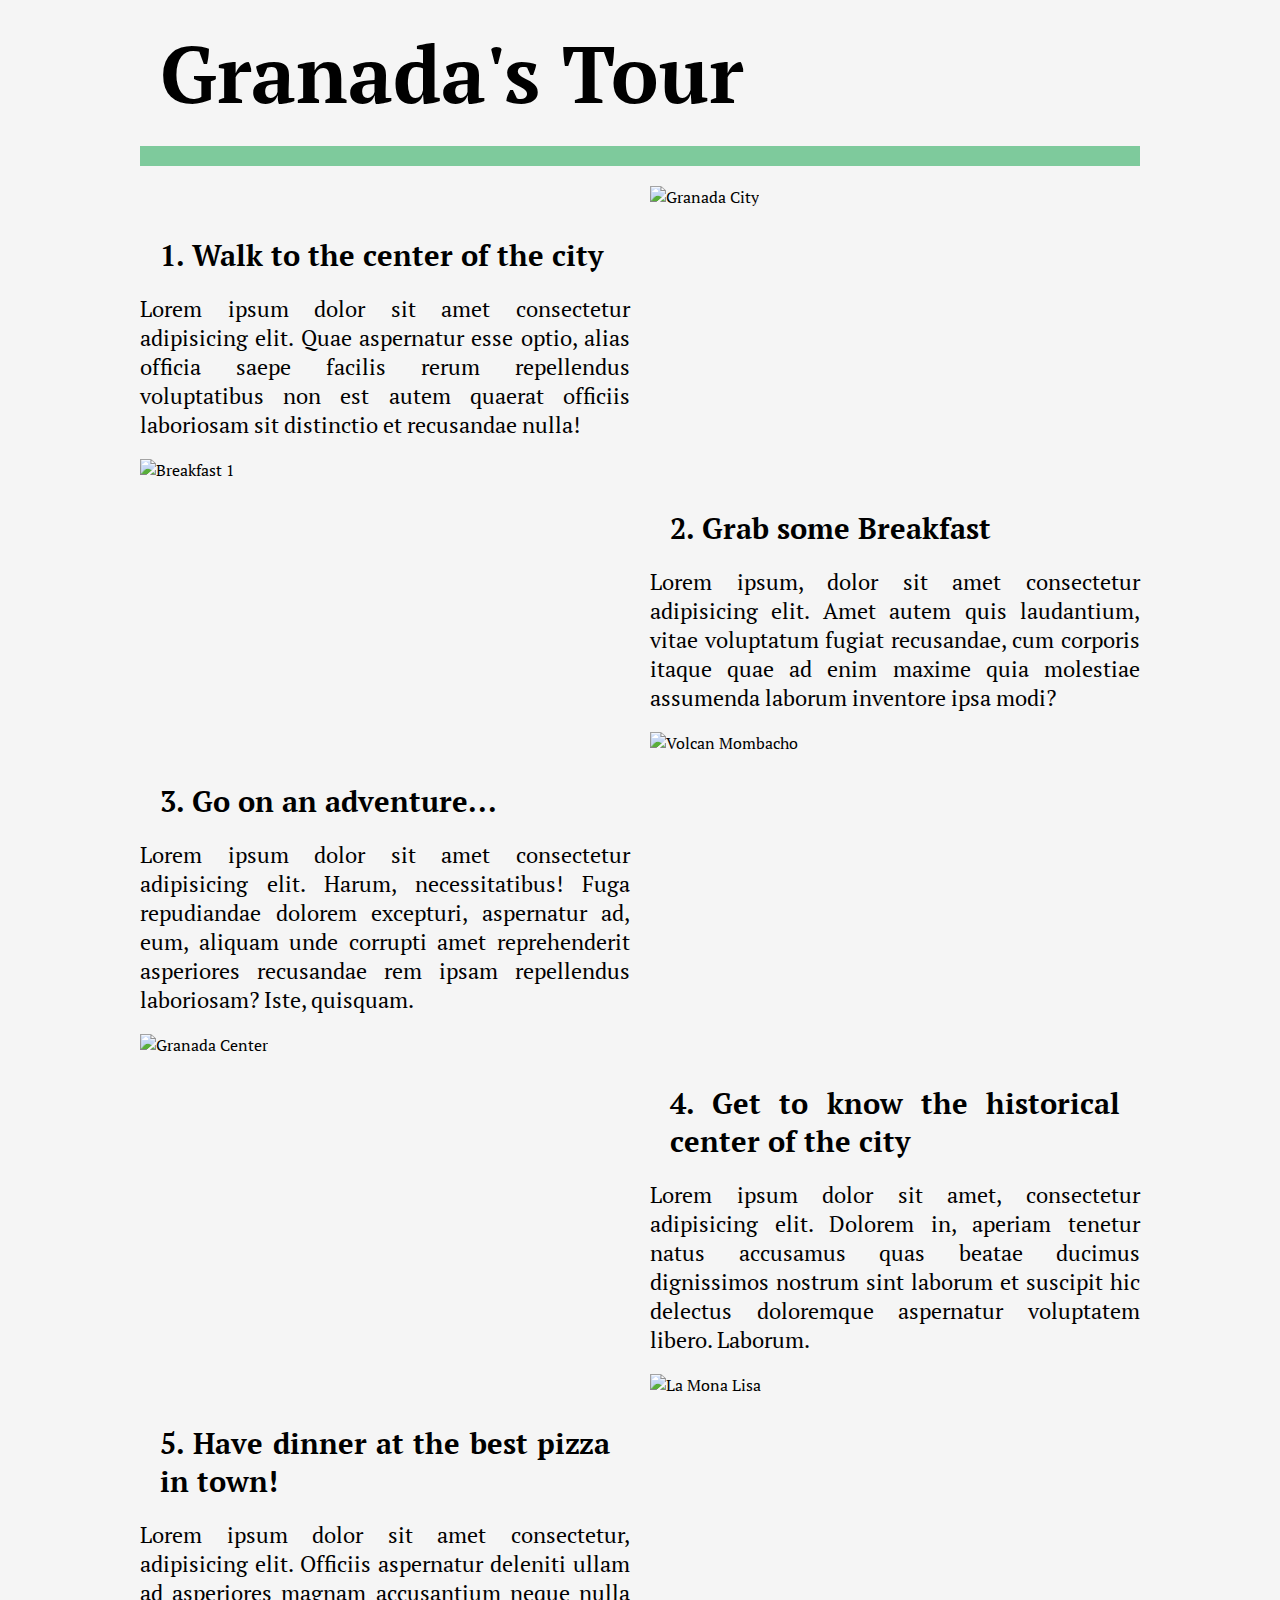
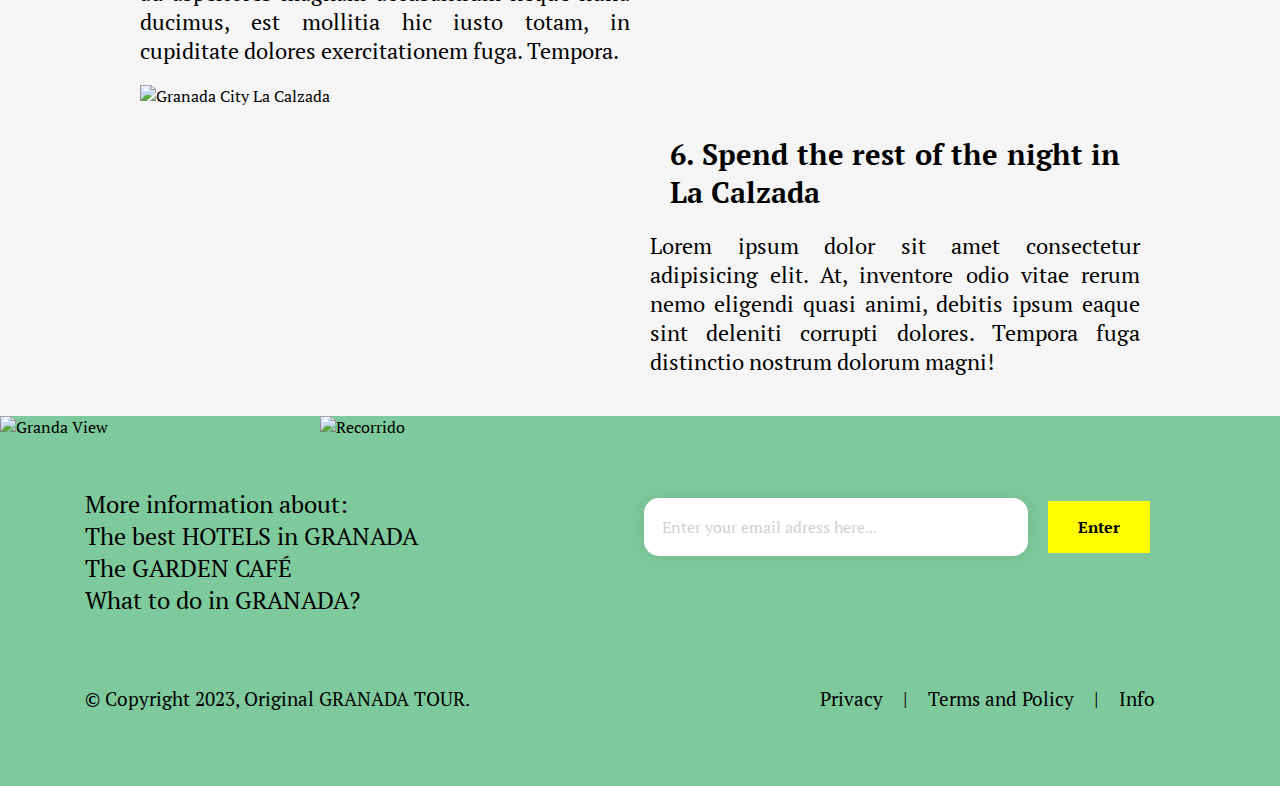
==== tour-page.html @ 9c295181 "Add files via upload" ====
<!DOCTYPE html>
<html lang="en">
<head>
    <meta charset="UTF-8">
    <meta http-equiv="X-UA-Compatible" content="IE=edge">
    <meta name="viewport" content="width=device-width, initial-scale=1.0">
    <link rel="preconnect" href="https://fonts.googleapis.com">
    <link rel="preconnect" href="https://fonts.gstatic.com" crossorigin>
    <link href="https://fonts.googleapis.com/css2?family=PT+Serif:wght@400;700&display=swap" rel="stylesheet">  
    <link rel="stylesheet" href="/tour-page-styles.css">
    <title>Tour Page</title>
</head>
<body>
    <div class="wrapper">
        <header class="header"><h1>Granada's Tour</h1></header>
        <article class="article-1">
           <h2 class="title-1">1. Walk to the center of the city</h2>
           <p>Lorem ipsum dolor sit amet consectetur adipisicing elit. Quae aspernatur esse optio, alias officia saepe facilis rerum repellendus voluptatibus non est autem quaerat officiis laboriosam sit distinctio et recusandae nulla!</p>  
        </article>
        <figure class="featured-image-1">
            <img src="/imgs/granada-city1.jpg" alt="Granada City">
         </figure>
    <!-------------------Image 1--------------------->        
        <figure class="featured-image-2">
            <img src="/imgs/granada-breakfast1.jpg" alt="Breakfast 1">
         </figure>
         <article class="article-2">
            <h2 class="title-2">2. Grab some Breakfast</h2>
            <p>Lorem ipsum, dolor sit amet consectetur adipisicing elit. Amet autem quis laudantium, vitae voluptatum fugiat recusandae, cum corporis itaque quae ad enim maxime quia molestiae assumenda laborum inventore ipsa modi?</p> 
         </article>
    <!-------------------Image 2---------------------> 
        <article class="article-3">
            <h2 class="title-3">3. Go on an adventure...</h2>
            <p>Lorem ipsum dolor sit amet consectetur adipisicing elit. Harum, necessitatibus! Fuga repudiandae dolorem excepturi, aspernatur ad, eum, aliquam unde corrupti amet reprehenderit asperiores recusandae rem ipsam repellendus laboriosam? Iste, quisquam.</p>  
        </article>    
        <figure class="featured-image-3">
            <img src="/imgs/granada-volcan-mombacho2.jpg" alt="Volcan Mombacho">
         </figure>
    <!-------------------Image 3--------------------->            
        <figure class="featured-image-4">
            <img src="/imgs/granada-view-1.jpg" alt="Granada Center">
         </figure>
         <article class="article-4">
              <h2 class="title-4">4. Get to know the historical center of the city</h2>
              <p>Lorem ipsum dolor sit amet, consectetur adipisicing elit. Dolorem in, aperiam tenetur natus accusamus quas beatae ducimus dignissimos nostrum sint laborum et suscipit hic delectus doloremque aspernatur voluptatem libero. Laborum.</p>
         </article>
    <!-------------------Image 4--------------------->        
         <article class="article-5">
              <h2 class="title-5">5. Have dinner at the best pizza in town!</h2>
              <p>Lorem ipsum dolor sit amet consectetur, adipisicing elit. Officiis aspernatur deleniti ullam ad asperiores magnam accusantium neque nulla ducimus, est mollitia hic iusto totam, in cupiditate dolores exercitationem fuga. Tempora.</p>
         </article>
        <figure class="featured-image-5">
            <img src="/imgs/granada-mona-lisa2.jpg" alt="La Mona Lisa">
         </figure>
    <!-------------------Image 5--------------------->        
        <figure class="featured-image-6">
            <img src="/imgs/granada-la-calzada3.jpg" alt="Granada City La Calzada">
         </figure>
         <article class="article-6">
            <h2 class="title-6">6. Spend the rest of the night in La Calzada</h2>
            <p>Lorem ipsum dolor sit amet consectetur adipisicing elit. At, inventore odio vitae rerum nemo eligendi quasi animi, debitis ipsum eaque sint deleniti corrupti dolores. Tempora fuga distinctio nostrum dolorum magni!</p> 
         </article>
    <!-------------------Image 6--------------------->        
      </div>
      <footer class="Contact-Container">
          <figure>
            <img src="/imgs/granada-view.jpg" alt="Granda View">
            <img src="/imgs/end-of-your-recorrido.png" alt="Recorrido" class="img-recorrido"></h1>
          </figure>
          <div class="content-container" id="contact" >
            <div class="links">
                <p>More information about:</p>
                <a href="">The best HOTELS in GRANADA</a>
                <a href="">The GARDEN CAFÉ</a>
                <a href="">What to do in GRANADA?</a>
            </div>
            <form id="form" action="#"> 
                <input name="email" id="email" type="email" placeholder="Enter your email adress here..." required>
                <input id="submit" type="submit" value="Enter" class="btn">
            </form>
          </div>
          <div class="footer-text">
            <span>© Copyright 2023, Original GRANADA TOUR.</span>
            <ul>
                <li>
                    <a href="#" target="_blank">Privacy</a>
                </li>
                 | 
                <li>
                    <a href="#" target="_blank">Terms and Policy</a>
                </li>
                 | 
                <li>
                    <a href="#" target="_blank">Info</a>
                </li>
            </ul>
          </div>
      </footer>
</body>
</html>
---- tour-page-styles.css ----
:root{
    --yellow: #ffff00;
    --green: #7eca9c;
    --white: #fff;
    --gray: #f5f5f5;
    --dark-gray: #a4a4a4;
    --black: #000;
  }

*, *:before, *:after { 
    box-sizing: border-box;
    margin: 0;
    padding: 0;
  }
  
  body {
    background: var(--gray);
    color: var(--black);
    font-family: 'PT Serif', serif;
  }

  body::-webkit-scrollbar{
    display: none;
  }
  
  h1, h2 {
    font-family: 'PT Serif', serif;
    margin: 20px;
  }

  h2 {
    font-size: 1.8em;
  }

  article {
    text-align: justify;
    margin-top: 30px;
  }

  p {
    font-size: 1.4em;
  }

  figure {
    margin: 0;
  }
  
  img {
    height: auto;
    width: 100%;  
  }

  .wrapper {
    display: grid;
    grid-template-columns: 1fr 1fr;
    grid-template-rows: auto;
    grid-gap: 20px;
    margin: auto;
    max-width: 1000px;
    position: relative;
    justify-content: center;
  }  

  .wrapper > * {
    grid-column: 1 / span 2;
  }
  
  .header {
    font-size: 2.5em;
    grid-row: 1 / span 2;

  }

  header:after {
    background: var(--green);
    content: "";
    display: block;
    height: 20px;
    width: auto;
  }

  .article-1 {
    grid-column: 1 / 2;
  }
  
  .featured-image-1 {
    grid-column: 2 / 3;
  }  

  .article-2 {
    grid-column: 2 / 3;
  }

  .featured-image-2 {
    grid-column: 1 / 2;
  }

  .article-3 {
    grid-column: 1 / 2;
  }

  .featured-image-3 {
    grid-column: 2 / 3;
  }

  .article-4 {
    grid-column: 2 / 3;
  }

  .featured-image-4 {
    grid-column: 1 / 2;
  }

  .article-5 {
    grid-column: 1 / 2;
  }

  .featured-image-5 {
    grid-column: 2 / 3;
  }

  .article-6 {
    grid-column: 2 / 3;
  }

  .featured-image-6 {
    grid-column: 1 / 2;
  }

  footer > figure {
    width: 100%;
    height: 50%;
    object-fit: cover;
    margin: 40px 0px 0px 0px;
    position: relative;
  }

.img-recorrido {
  width: 50%;
  height: auto;
  position: absolute;
  top: 50%;
  left: 50%;
  transform: translate(-50%, -50%);
}

.Contact-Container{
  width: 100%;
  max-height: 100%;
  background-color: var(--green);
  padding-bottom: 5px;
}

.Contact-Container p{
  color: var(--black);
  font-size: 1.5em;
  margin-top: 50px;
  margin-left: 85px;
}

.content-container {
  width: 100vw;
  display: flex;
  flex-direction: row;
  flex-wrap: nowrap;
  justify-content: space-between;
  align-items: center;
}

.links a {
  display: block;
  text-decoration: none;
  color: var(--black);
  margin-left: 85px;
  font-size: 1.5em;
}

.links a:hover{
  color: var(--gray);
}

.Contact-Container ul, li{
  display: flex;
  justify-content: center;
  align-items: center;
  padding: 20px;
}

.footer-text a{
  color: var(--black);
  text-decoration: none;
}

.footer-text a:hover{
  color: var(--gray);
}

.footer-text{
  color: var(--black);
  font-size: 1.2em;
  display: flex;
  justify-content: space-between;
  align-items: center;
  margin: 30px 85px 30px 85px;
}

form{
  display: flex;
  justify-content: flex-start;
  align-items: center;
  margin: 50px 120px;
}

input[type=email] {
  width: 30vw;
  padding: 18px;
  border: none;
  outline: none;
  box-shadow:0 0 15px 4px rgba(0,0,0,0.06);
  border-radius: 15px;
  margin-right: 10px;
  font-size: inherit;
  font-family: inherit;
}

::placeholder {
  color: var(--dark-gray);
  opacity: 0.5;
}

input[type=submit]{
  border: none;
  outline: 0;
  display: block;
  margin: 5px 10px;
  padding: 15px 30px;
  color: var(--black);
  font-family: 'PT Serif', serif;
  font-size: 1em;
  font-weight: 600;
  background-color: var(--yellow);
  text-align: center;
  cursor: pointer;
}

input:hover[type="submit"] {
    color: var(--yellow);
    background-color: var(--black);
  }
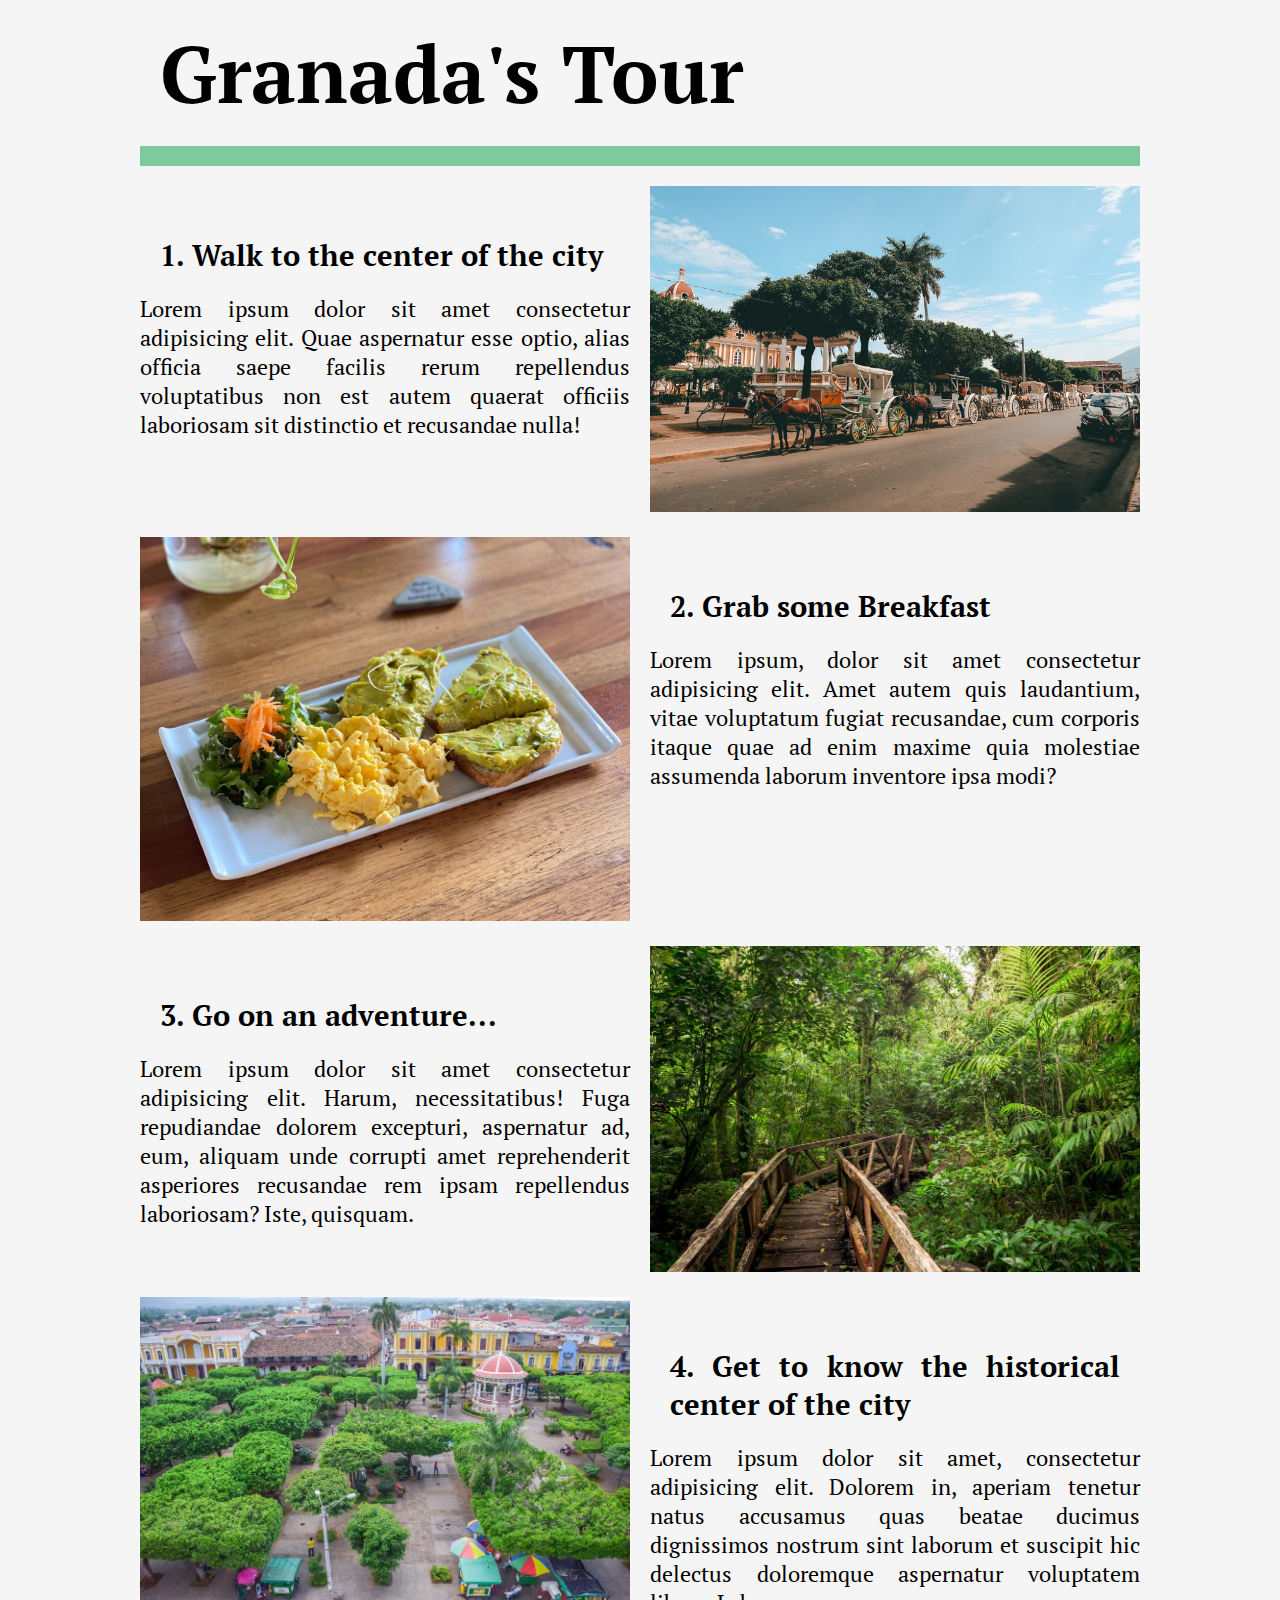
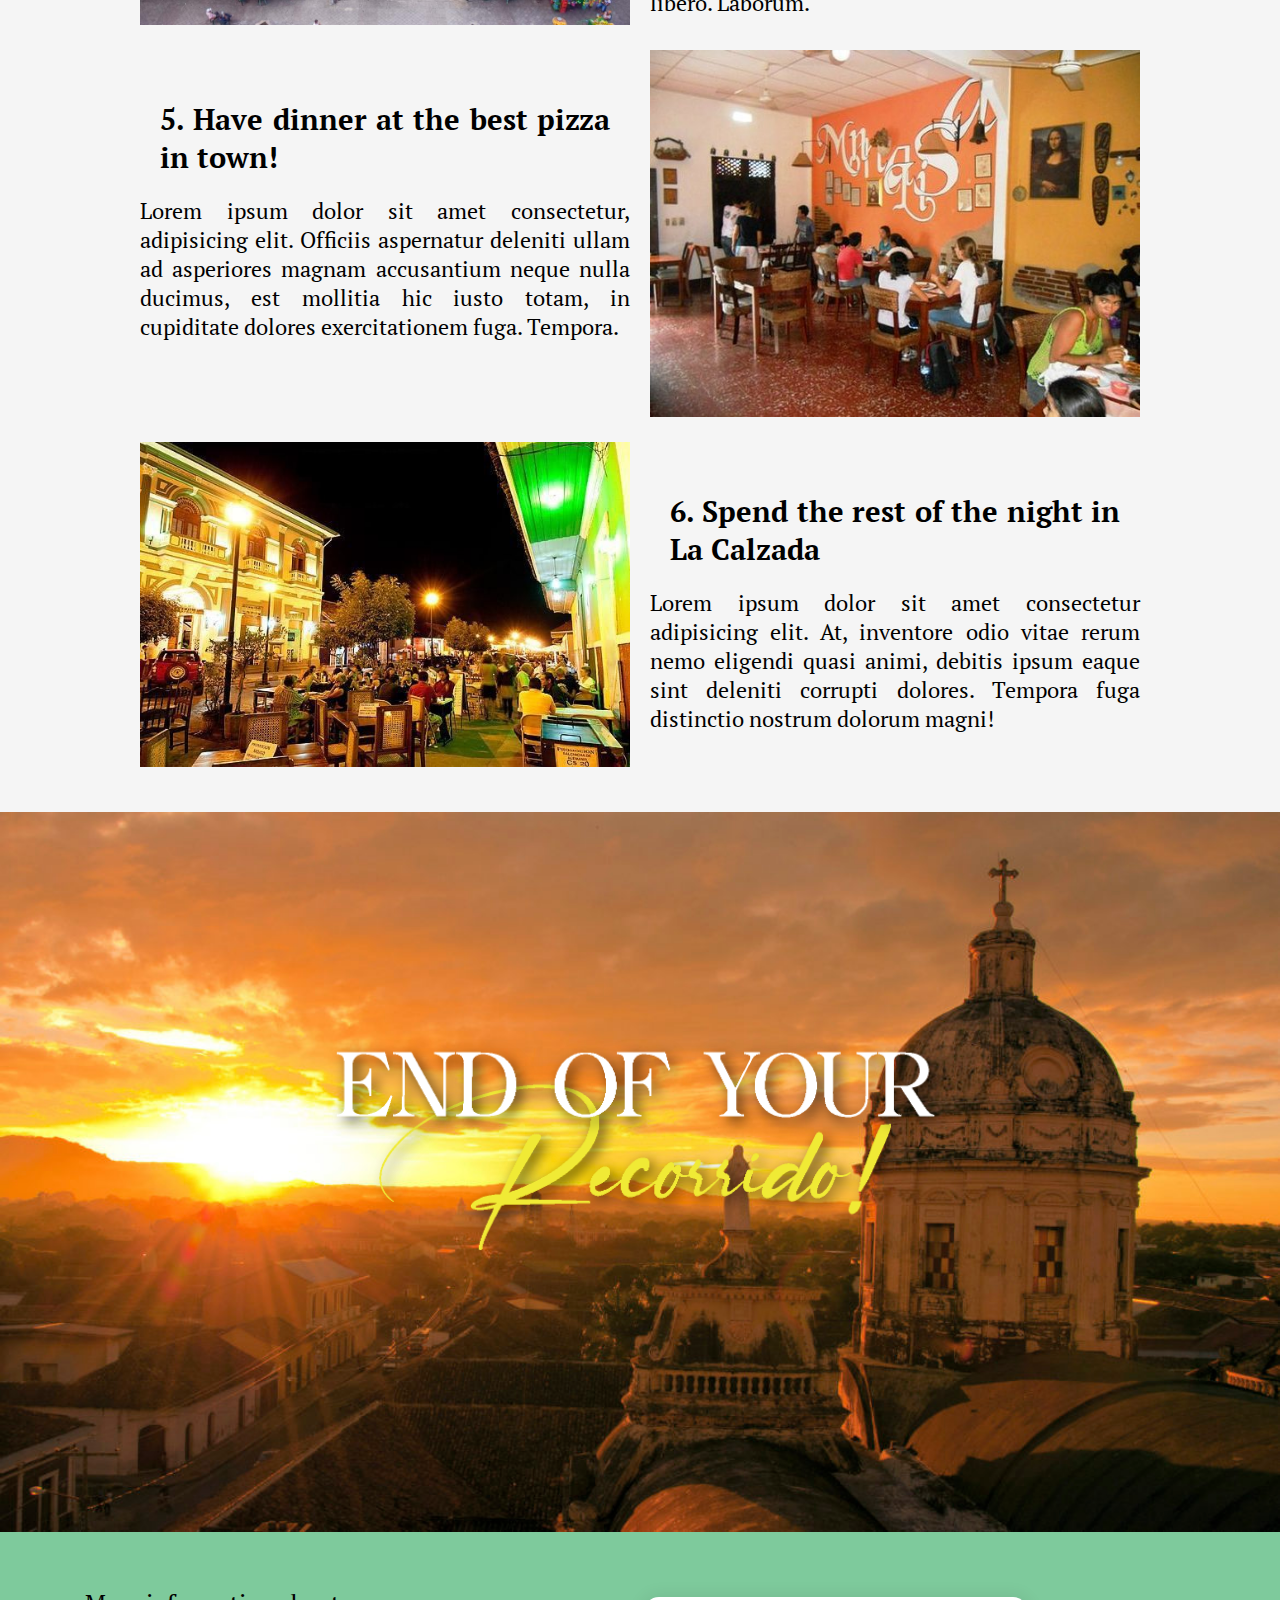
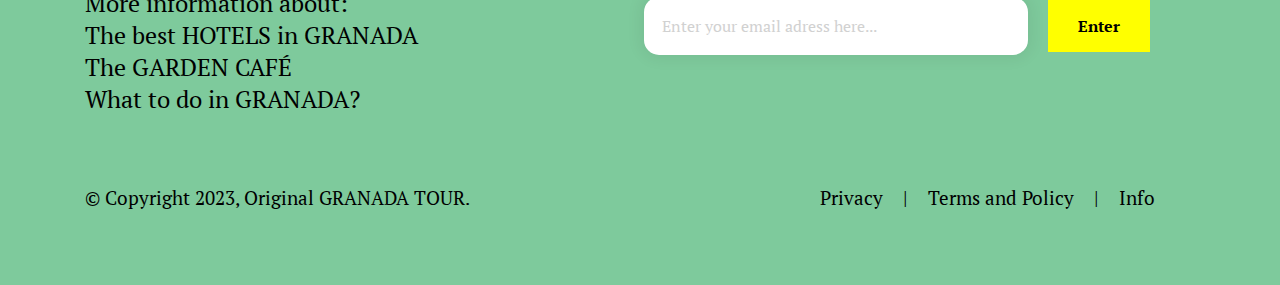
==== commit a5c1d98e: "tour-page.html" ====
--- a/tour-page.html
+++ b/tour-page.html
@@ -7,7 +7,7 @@
     <link rel="preconnect" href="https://fonts.googleapis.com">
     <link rel="preconnect" href="https://fonts.gstatic.com" crossorigin>
     <link href="https://fonts.googleapis.com/css2?family=PT+Serif:wght@400;700&display=swap" rel="stylesheet">  
-    <link rel="stylesheet" href="/tour-page-styles.css">
+    <link rel="stylesheet" href="tour-page-styles.css">
     <title>Tour Page</title>
 </head>
 <body>
@@ -18,11 +18,11 @@
            <p>Lorem ipsum dolor sit amet consectetur adipisicing elit. Quae aspernatur esse optio, alias officia saepe facilis rerum repellendus voluptatibus non est autem quaerat officiis laboriosam sit distinctio et recusandae nulla!</p>  
         </article>
         <figure class="featured-image-1">
-            <img src="/imgs/granada-city1.jpg" alt="Granada City">
+            <img src="imgs/granada-city1.jpg" alt="Granada City">
          </figure>
     <!-------------------Image 1--------------------->        
         <figure class="featured-image-2">
-            <img src="/imgs/granada-breakfast1.jpg" alt="Breakfast 1">
+            <img src="imgs/granada-breakfast1.jpg" alt="Breakfast 1">
          </figure>
          <article class="article-2">
             <h2 class="title-2">2. Grab some Breakfast</h2>
@@ -34,11 +34,11 @@
             <p>Lorem ipsum dolor sit amet consectetur adipisicing elit. Harum, necessitatibus! Fuga repudiandae dolorem excepturi, aspernatur ad, eum, aliquam unde corrupti amet reprehenderit asperiores recusandae rem ipsam repellendus laboriosam? Iste, quisquam.</p>  
         </article>    
         <figure class="featured-image-3">
-            <img src="/imgs/granada-volcan-mombacho2.jpg" alt="Volcan Mombacho">
+            <img src="imgs/granada-volcan-mombacho2.jpg" alt="Volcan Mombacho">
          </figure>
     <!-------------------Image 3--------------------->            
         <figure class="featured-image-4">
-            <img src="/imgs/granada-view-1.jpg" alt="Granada Center">
+            <img src="imgs/granada-view-1.jpg" alt="Granada Center">
          </figure>
          <article class="article-4">
               <h2 class="title-4">4. Get to know the historical center of the city</h2>
@@ -50,11 +50,11 @@
               <p>Lorem ipsum dolor sit amet consectetur, adipisicing elit. Officiis aspernatur deleniti ullam ad asperiores magnam accusantium neque nulla ducimus, est mollitia hic iusto totam, in cupiditate dolores exercitationem fuga. Tempora.</p>
          </article>
         <figure class="featured-image-5">
-            <img src="/imgs/granada-mona-lisa2.jpg" alt="La Mona Lisa">
+            <img src="imgs/granada-mona-lisa2.jpg" alt="La Mona Lisa">
          </figure>
     <!-------------------Image 5--------------------->        
         <figure class="featured-image-6">
-            <img src="/imgs/granada-la-calzada3.jpg" alt="Granada City La Calzada">
+            <img src="imgs/granada-la-calzada3.jpg" alt="Granada City La Calzada">
          </figure>
          <article class="article-6">
             <h2 class="title-6">6. Spend the rest of the night in La Calzada</h2>
@@ -64,8 +64,8 @@
       </div>
       <footer class="Contact-Container">
           <figure>
-            <img src="/imgs/granada-view.jpg" alt="Granda View">
-            <img src="/imgs/end-of-your-recorrido.png" alt="Recorrido" class="img-recorrido"></h1>
+            <img src="imgs/granada-view.jpg" alt="Granda View">
+            <img src="imgs/end-of-your-recorrido.png" alt="Recorrido" class="img-recorrido"></h1>
           </figure>
           <div class="content-container" id="contact" >
             <div class="links">
@@ -97,4 +97,4 @@
           </div>
       </footer>
 </body>
-</html>+</html>
